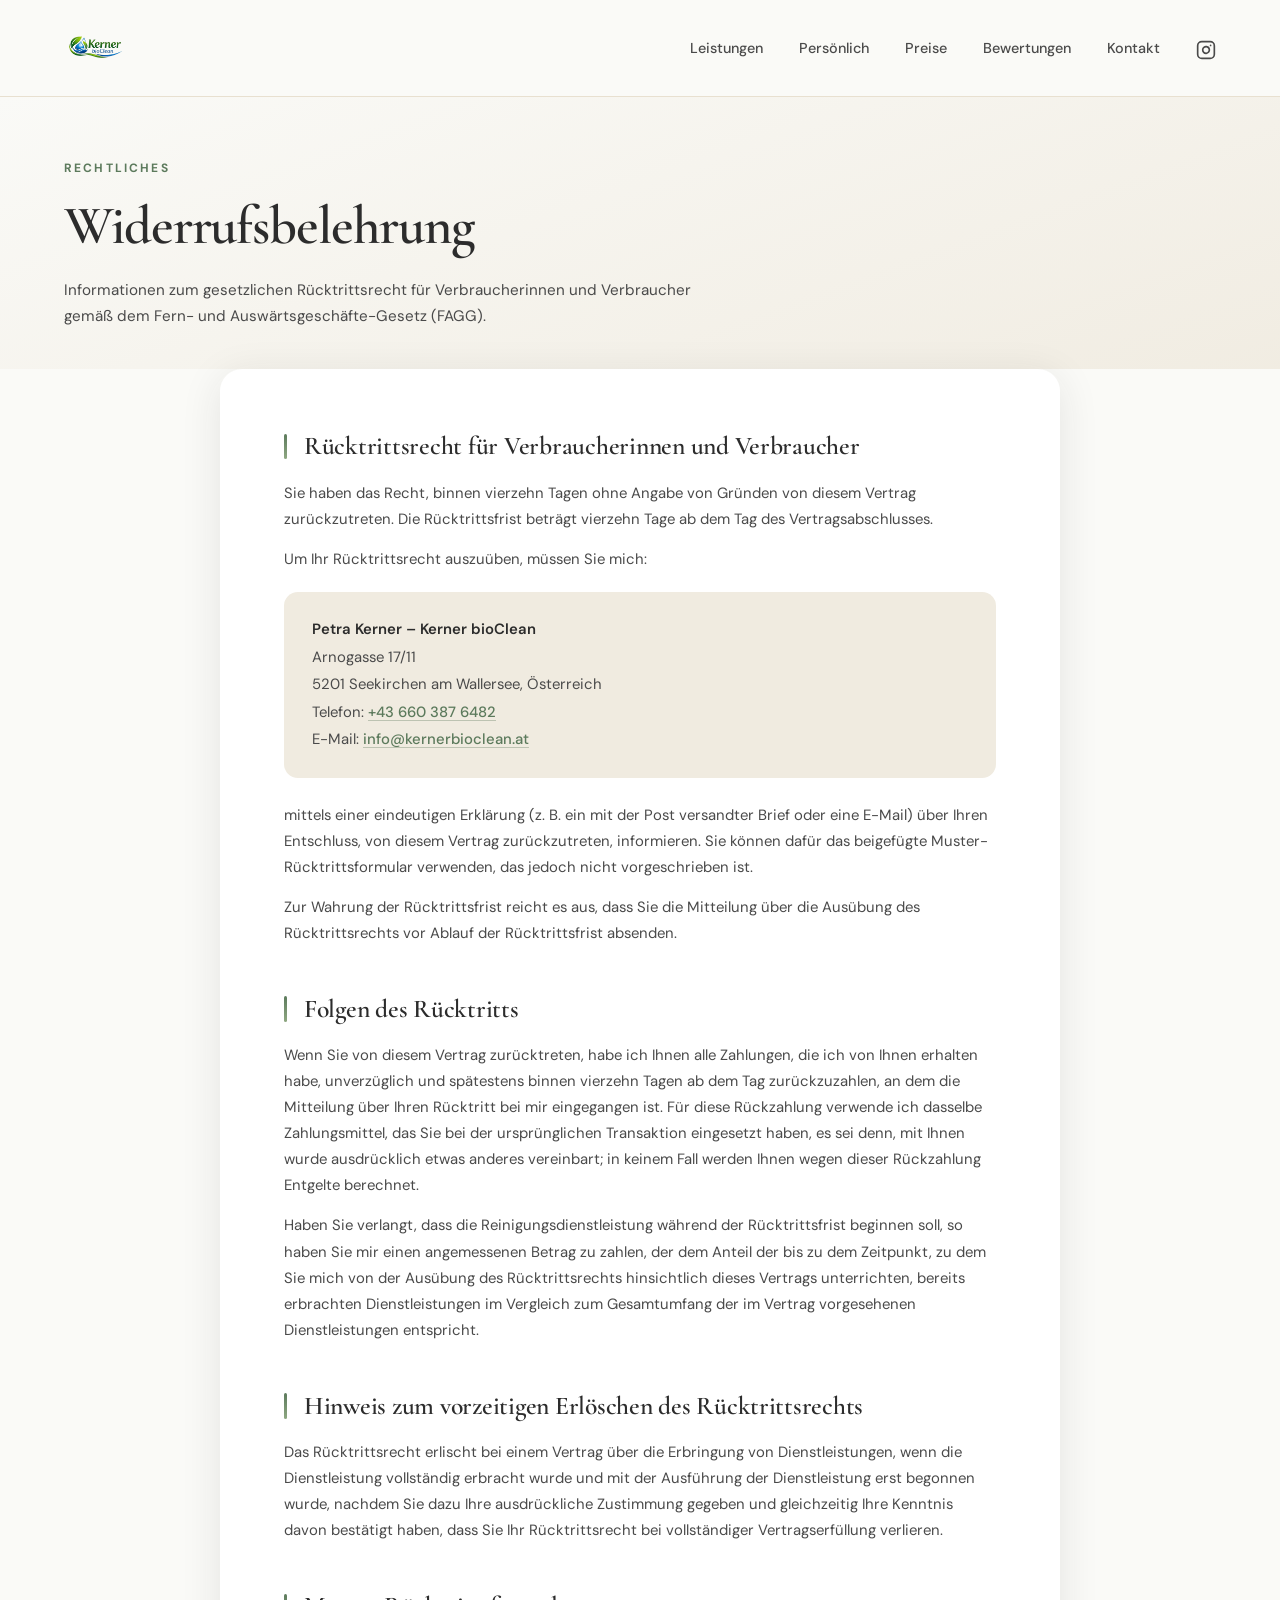
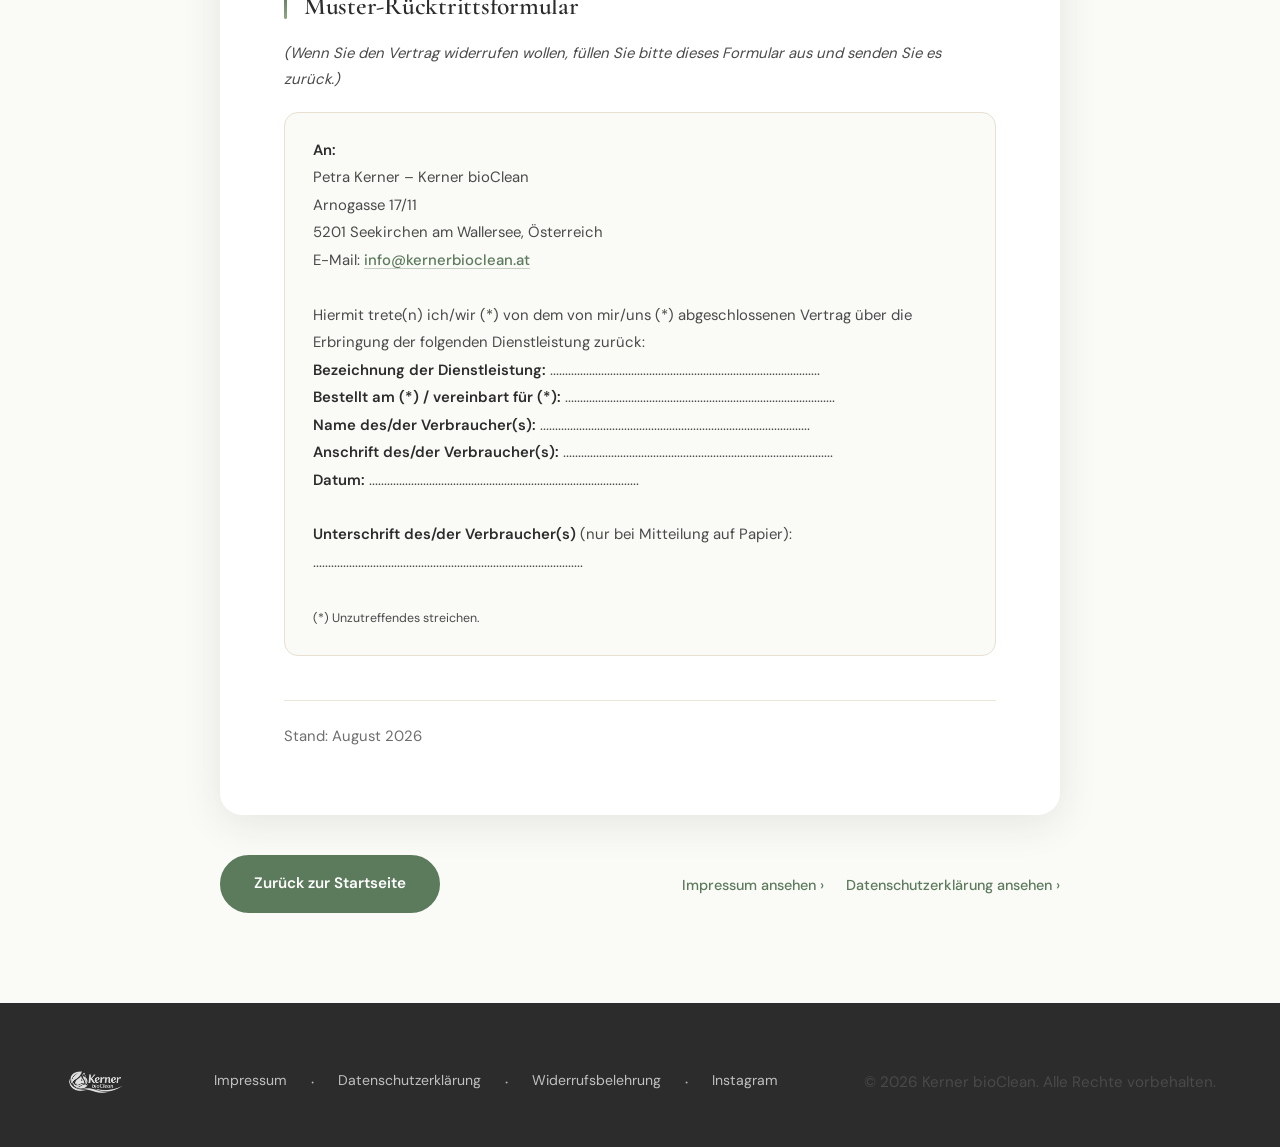
==== widerruf/index.html @ 1260da0f "Add files via upload" ====
<!DOCTYPE html>
<html lang="de">

<head>
  <meta charset="UTF-8">
  <meta name="viewport" content="width=device-width, initial-scale=1.0">
  <title>Widerrufsbelehrung | Kerner bioClean</title>
  <link rel="icon" type="image/png" href="../Logo-ohneText.png" sizes="192x192">
  <link rel="apple-touch-icon" href="../Logo-ohneText.png">
  <meta name="description"
    content="Widerrufsbelehrung und Muster-Widerrufsformular nach dem Fern- und Auswärtsgeschäfte-Gesetz (FAGG) – Kerner bioClean, Petra Kerner.">
  <meta name="robots" content="noindex, follow">
  <meta name="referrer" content="strict-origin-when-cross-origin">
  <link rel="stylesheet" href="../style.css">
</head>

<body class="legal-page">
  <a href="#hauptinhalt" class="skip-link">Zum Hauptinhalt springen</a>

  <!-- ======================== NAVIGATION ======================== -->
  <nav class="navbar" id="navbar">
    <div class="container">
      <a href="../" class="logo"><img src="../Logo.png" alt="Kerner bioClean" class="logo-img"></a>
      <ul class="nav-links" id="navLinks">
        <li><a href="../index.html#leistungen">Leistungen</a></li>
        <li><a href="../index.html#persoenlich">Persönlich</a></li>
        <li><a href="../index.html#preise">Preise</a></li>
        <li><a href="../index.html#bewertungen">Bewertungen</a></li>
        <li><a href="../index.html#kontakt">Kontakt</a></li>
        <li><a href="https://www.instagram.com/kernerbiocleanseekirchen/" target="_blank" rel="noopener"
            aria-label="Instagram">
            <svg width="20" height="20" viewBox="0 0 24 24" fill="none" stroke="currentColor" stroke-width="2"
              stroke-linecap="round" stroke-linejoin="round">
              <rect x="2" y="2" width="20" height="20" rx="5" ry="5" />
              <path d="M16 11.37A4 4 0 1 1 12.63 8 4 4 0 0 1 16 11.37z" />
              <line x1="17.5" y1="6.5" x2="17.51" y2="6.5" />
            </svg>
          </a></li>
      </ul>
      <button class="menu-toggle" id="menuToggle" aria-label="Menü öffnen" aria-expanded="false" aria-controls="navLinks">
        <span></span><span></span><span></span>
      </button>
    </div>
  </nav>

  <!-- ======================== SEITENKOPF ======================== -->
  <header class="legal-hero">
    <div class="container">
      <span class="section-label">Rechtliches</span>
      <h1>Widerrufsbelehrung</h1>
      <p class="legal-intro">Informationen zum gesetzlichen Rücktrittsrecht für Verbraucherinnen und Verbraucher gemäß dem Fern- und Auswärtsgeschäfte-Gesetz (FAGG).</p>
    </div>
  </header>

  <!-- ======================== INHALT ======================== -->
  <main class="legal-wrapper" id="hauptinhalt">
    <div class="container">
      <article class="legal-sheet">
        <h2>Rücktrittsrecht für Verbraucherinnen und Verbraucher</h2>
        <p>Sie haben das Recht, binnen vierzehn Tagen ohne Angabe von Gründen von diesem Vertrag zurückzutreten. Die Rücktrittsfrist beträgt vierzehn Tage ab dem Tag des Vertragsabschlusses.</p>
        <p>Um Ihr Rücktrittsrecht auszuüben, müssen Sie mich:</p>
        
        <div class="legal-card">
          <p><strong>Petra Kerner – Kerner bioClean</strong><br>
            Arnogasse 17/11<br>
            5201 Seekirchen am Wallersee, Österreich<br>
            Telefon: <a href="tel:+436603876482">+43 660 387 6482</a><br>
            E-Mail: <a href="mailto:info@kernerbioclean.at">info@kernerbioclean.at</a></p>
        </div>

        <p>mittels einer eindeutigen Erklärung (z.&nbsp;B. ein mit der Post versandter Brief oder eine E-Mail) über Ihren Entschluss, von diesem Vertrag zurückzutreten, informieren. Sie können dafür das beigefügte Muster-Rücktrittsformular verwenden, das jedoch nicht vorgeschrieben ist.</p>
        <p>Zur Wahrung der Rücktrittsfrist reicht es aus, dass Sie die Mitteilung über die Ausübung des Rücktrittsrechts vor Ablauf der Rücktrittsfrist absenden.</p>

        <h2>Folgen des Rücktritts</h2>
        <p>Wenn Sie von diesem Vertrag zurücktreten, habe ich Ihnen alle Zahlungen, die ich von Ihnen erhalten habe, unverzüglich und spätestens binnen vierzehn Tagen ab dem Tag zurückzuzahlen, an dem die Mitteilung über Ihren Rücktritt bei mir eingegangen ist. Für diese Rückzahlung verwende ich dasselbe Zahlungsmittel, das Sie bei der ursprünglichen Transaktion eingesetzt haben, es sei denn, mit Ihnen wurde ausdrücklich etwas anderes vereinbart; in keinem Fall werden Ihnen wegen dieser Rückzahlung Entgelte berechnet.</p>
        <p>Haben Sie verlangt, dass die Reinigungsdienstleistung während der Rücktrittsfrist beginnen soll, so haben Sie mir einen angemessenen Betrag zu zahlen, der dem Anteil der bis zu dem Zeitpunkt, zu dem Sie mich von der Ausübung des Rücktrittsrechts hinsichtlich dieses Vertrags unterrichten, bereits erbrachten Dienstleistungen im Vergleich zum Gesamtumfang der im Vertrag vorgesehenen Dienstleistungen entspricht.</p>

        <h2>Hinweis zum vorzeitigen Erlöschen des Rücktrittsrechts</h2>
        <p>Das Rücktrittsrecht erlischt bei einem Vertrag über die Erbringung von Dienstleistungen, wenn die Dienstleistung vollständig erbracht wurde und mit der Ausführung der Dienstleistung erst begonnen wurde, nachdem Sie dazu Ihre ausdrückliche Zustimmung gegeben und gleichzeitig Ihre Kenntnis davon bestätigt haben, dass Sie Ihr Rücktrittsrecht bei vollständiger Vertragserfüllung verlieren.</p>

        <h2>Muster-Rücktrittsformular</h2>
        <p><em>(Wenn Sie den Vertrag widerrufen wollen, füllen Sie bitte dieses Formular aus und senden Sie es zurück.)</em></p>
        
        <div class="legal-card" style="background: var(--bg); border: 1px solid var(--sand);">
          <p><strong>An:</strong><br>
          Petra Kerner – Kerner bioClean<br>
          Arnogasse 17/11<br>
          5201 Seekirchen am Wallersee, Österreich<br>
          E-Mail: <a href="mailto:info@kernerbioclean.at">info@kernerbioclean.at</a></p>
          <br>
          <p>Hiermit trete(n) ich/wir (*) von dem von mir/uns (*) abgeschlossenen Vertrag über die Erbringung der folgenden Dienstleistung zurück:</p>
          <p><strong>Bezeichnung der Dienstleistung:</strong> ..........................................................................................</p>
          <p><strong>Bestellt am (*) / vereinbart für (*):</strong> ..........................................................................................</p>
          <p><strong>Name des/der Verbraucher(s):</strong> ..........................................................................................</p>
          <p><strong>Anschrift des/der Verbraucher(s):</strong> ..........................................................................................</p>
          <p><strong>Datum:</strong> ..........................................................................................</p>
          <br>
          <p><strong>Unterschrift des/der Verbraucher(s)</strong> (nur bei Mitteilung auf Papier): ..........................................................................................</p>
          <br>
          <p><small>(*) Unzutreffendes streichen.</small></p>
        </div>

        <p class="legal-updated">Stand: August 2026</p>
      </article>

      <div class="legal-footer-nav">
        <a href="../" class="btn btn-primary">Zurück zur Startseite</a>
        <div>
          <a href="../impressum/" class="legal-crosslink" style="margin-right: 18px;">Impressum ansehen &rsaquo;</a>
          <a href="../datenschutz/" class="legal-crosslink">Datenschutzerklärung ansehen &rsaquo;</a>
        </div>
      </div>
    </div>
  </main>

  <!-- ======================== FOOTER ======================== -->
  <footer class="footer">
    <div class="container">
      <div class="footer-content">
        <div class="footer-brand">
          <a href="../" class="logo"><img src="../Logo.png" alt="Kerner bioClean" class="logo-img footer-logo-img"></a>
        </div>
        <div class="footer-links">
          <a href="../impressum/">Impressum</a>
          <span class="footer-divider">·</span>
          <a href="../datenschutz/">Datenschutzerklärung</a>
          <span class="footer-divider">·</span>
          <a href="../widerruf/">Widerrufsbelehrung</a>
          <span class="footer-divider">·</span>
          <a href="https://www.instagram.com/kernerbiocleanseekirchen/" target="_blank" rel="noopener">Instagram</a>
        </div>
        <p class="footer-copy">&copy; 2026 Kerner bioClean. Alle Rechte vorbehalten.</p>
      </div>
    </div>
  </footer>

  <script src="../script.js"></script>
</body>

</html>
---- style.css ----
/* latin-ext */
@font-face {
  font-family: 'Cormorant Garamond';
  font-style: italic;
  font-weight: 400;
  font-display: swap;
  src: url('fonts/cormorant-garamond-italic-400-latin-ext.woff2') format('woff2');
  unicode-range: U+0100-02BA, U+02BD-02C5, U+02C7-02CC, U+02CE-02D7, U+02DD-02FF, U+0304, U+0308, U+0329, U+1D00-1DBF, U+1E00-1E9F, U+1EF2-1EFF, U+2020, U+20A0-20AB, U+20AD-20C0, U+2113, U+2C60-2C7F, U+A720-A7FF;
}

/* latin */
@font-face {
  font-family: 'Cormorant Garamond';
  font-style: italic;
  font-weight: 400;
  font-display: swap;
  src: url('fonts/cormorant-garamond-italic-400-latin.woff2') format('woff2');
  unicode-range: U+0000-00FF, U+0131, U+0152-0153, U+02BB-02BC, U+02C6, U+02DA, U+02DC, U+0304, U+0308, U+0329, U+2000-206F, U+20AC, U+2122, U+2191, U+2193, U+2212, U+2215, U+FEFF, U+FFFD;
}

/* latin-ext */
@font-face {
  font-family: 'Cormorant Garamond';
  font-style: italic;
  font-weight: 600;
  font-display: swap;
  src: url('fonts/cormorant-garamond-italic-600-latin-ext.woff2') format('woff2');
  unicode-range: U+0100-02BA, U+02BD-02C5, U+02C7-02CC, U+02CE-02D7, U+02DD-02FF, U+0304, U+0308, U+0329, U+1D00-1DBF, U+1E00-1E9F, U+1EF2-1EFF, U+2020, U+20A0-20AB, U+20AD-20C0, U+2113, U+2C60-2C7F, U+A720-A7FF;
}

/* latin */
@font-face {
  font-family: 'Cormorant Garamond';
  font-style: italic;
  font-weight: 600;
  font-display: swap;
  src: url('fonts/cormorant-garamond-italic-600-latin.woff2') format('woff2');
  unicode-range: U+0000-00FF, U+0131, U+0152-0153, U+02BB-02BC, U+02C6, U+02DA, U+02DC, U+0304, U+0308, U+0329, U+2000-206F, U+20AC, U+2122, U+2191, U+2193, U+2212, U+2215, U+FEFF, U+FFFD;
}

/* latin-ext */
@font-face {
  font-family: 'Cormorant Garamond';
  font-style: normal;
  font-weight: 400;
  font-display: swap;
  src: url('fonts/cormorant-garamond-normal-400-latin-ext.woff2') format('woff2');
  unicode-range: U+0100-02BA, U+02BD-02C5, U+02C7-02CC, U+02CE-02D7, U+02DD-02FF, U+0304, U+0308, U+0329, U+1D00-1DBF, U+1E00-1E9F, U+1EF2-1EFF, U+2020, U+20A0-20AB, U+20AD-20C0, U+2113, U+2C60-2C7F, U+A720-A7FF;
}

/* latin */
@font-face {
  font-family: 'Cormorant Garamond';
  font-style: normal;
  font-weight: 400;
  font-display: swap;
  src: url('fonts/cormorant-garamond-normal-400-latin.woff2') format('woff2');
  unicode-range: U+0000-00FF, U+0131, U+0152-0153, U+02BB-02BC, U+02C6, U+02DA, U+02DC, U+0304, U+0308, U+0329, U+2000-206F, U+20AC, U+2122, U+2191, U+2193, U+2212, U+2215, U+FEFF, U+FFFD;
}

/* latin-ext */
@font-face {
  font-family: 'Cormorant Garamond';
  font-style: normal;
  font-weight: 600;
  font-display: swap;
  src: url('fonts/cormorant-garamond-normal-600-latin-ext.woff2') format('woff2');
  unicode-range: U+0100-02BA, U+02BD-02C5, U+02C7-02CC, U+02CE-02D7, U+02DD-02FF, U+0304, U+0308, U+0329, U+1D00-1DBF, U+1E00-1E9F, U+1EF2-1EFF, U+2020, U+20A0-20AB, U+20AD-20C0, U+2113, U+2C60-2C7F, U+A720-A7FF;
}

/* latin */
@font-face {
  font-family: 'Cormorant Garamond';
  font-style: normal;
  font-weight: 600;
  font-display: swap;
  src: url('fonts/cormorant-garamond-normal-600-latin.woff2') format('woff2');
  unicode-range: U+0000-00FF, U+0131, U+0152-0153, U+02BB-02BC, U+02C6, U+02DA, U+02DC, U+0304, U+0308, U+0329, U+2000-206F, U+20AC, U+2122, U+2191, U+2193, U+2212, U+2215, U+FEFF, U+FFFD;
}

/* latin-ext */
@font-face {
  font-family: 'Cormorant Garamond';
  font-style: normal;
  font-weight: 700;
  font-display: swap;
  src: url('fonts/cormorant-garamond-normal-700-latin-ext.woff2') format('woff2');
  unicode-range: U+0100-02BA, U+02BD-02C5, U+02C7-02CC, U+02CE-02D7, U+02DD-02FF, U+0304, U+0308, U+0329, U+1D00-1DBF, U+1E00-1E9F, U+1EF2-1EFF, U+2020, U+20A0-20AB, U+20AD-20C0, U+2113, U+2C60-2C7F, U+A720-A7FF;
}

/* latin */
@font-face {
  font-family: 'Cormorant Garamond';
  font-style: normal;
  font-weight: 700;
  font-display: swap;
  src: url('fonts/cormorant-garamond-normal-700-latin.woff2') format('woff2');
  unicode-range: U+0000-00FF, U+0131, U+0152-0153, U+02BB-02BC, U+02C6, U+02DA, U+02DC, U+0304, U+0308, U+0329, U+2000-206F, U+20AC, U+2122, U+2191, U+2193, U+2212, U+2215, U+FEFF, U+FFFD;
}

/* latin-ext */
@font-face {
  font-family: 'DM Sans';
  font-style: normal;
  font-weight: 400;
  font-display: swap;
  src: url('fonts/dm-sans-normal-400-latin-ext.woff2') format('woff2');
  unicode-range: U+0100-02BA, U+02BD-02C5, U+02C7-02CC, U+02CE-02D7, U+02DD-02FF, U+0304, U+0308, U+0329, U+1D00-1DBF, U+1E00-1E9F, U+1EF2-1EFF, U+2020, U+20A0-20AB, U+20AD-20C0, U+2113, U+2C60-2C7F, U+A720-A7FF;
}

/* latin */
@font-face {
  font-family: 'DM Sans';
  font-style: normal;
  font-weight: 400;
  font-display: swap;
  src: url('fonts/dm-sans-normal-400-latin.woff2') format('woff2');
  unicode-range: U+0000-00FF, U+0131, U+0152-0153, U+02BB-02BC, U+02C6, U+02DA, U+02DC, U+0304, U+0308, U+0329, U+2000-206F, U+20AC, U+2122, U+2191, U+2193, U+2212, U+2215, U+FEFF, U+FFFD;
}

/* latin-ext */
@font-face {
  font-family: 'DM Sans';
  font-style: normal;
  font-weight: 500;
  font-display: swap;
  src: url('fonts/dm-sans-normal-500-latin-ext.woff2') format('woff2');
  unicode-range: U+0100-02BA, U+02BD-02C5, U+02C7-02CC, U+02CE-02D7, U+02DD-02FF, U+0304, U+0308, U+0329, U+1D00-1DBF, U+1E00-1E9F, U+1EF2-1EFF, U+2020, U+20A0-20AB, U+20AD-20C0, U+2113, U+2C60-2C7F, U+A720-A7FF;
}

/* latin */
@font-face {
  font-family: 'DM Sans';
  font-style: normal;
  font-weight: 500;
  font-display: swap;
  src: url('fonts/dm-sans-normal-500-latin.woff2') format('woff2');
  unicode-range: U+0000-00FF, U+0131, U+0152-0153, U+02BB-02BC, U+02C6, U+02DA, U+02DC, U+0304, U+0308, U+0329, U+2000-206F, U+20AC, U+2122, U+2191, U+2193, U+2212, U+2215, U+FEFF, U+FFFD;
}

/* latin-ext */
@font-face {
  font-family: 'DM Sans';
  font-style: normal;
  font-weight: 600;
  font-display: swap;
  src: url('fonts/dm-sans-normal-600-latin-ext.woff2') format('woff2');
  unicode-range: U+0100-02BA, U+02BD-02C5, U+02C7-02CC, U+02CE-02D7, U+02DD-02FF, U+0304, U+0308, U+0329, U+1D00-1DBF, U+1E00-1E9F, U+1EF2-1EFF, U+2020, U+20A0-20AB, U+20AD-20C0, U+2113, U+2C60-2C7F, U+A720-A7FF;
}

/* latin */
@font-face {
  font-family: 'DM Sans';
  font-style: normal;
  font-weight: 600;
  font-display: swap;
  src: url('fonts/dm-sans-normal-600-latin.woff2') format('woff2');
  unicode-range: U+0000-00FF, U+0131, U+0152-0153, U+02BB-02BC, U+02C6, U+02DA, U+02DC, U+0304, U+0308, U+0329, U+2000-206F, U+20AC, U+2122, U+2191, U+2193, U+2212, U+2215, U+FEFF, U+FFFD;
}

/* latin-ext */
@font-face {
  font-family: 'DM Sans';
  font-style: normal;
  font-weight: 700;
  font-display: swap;
  src: url('fonts/dm-sans-normal-700-latin-ext.woff2') format('woff2');
  unicode-range: U+0100-02BA, U+02BD-02C5, U+02C7-02CC, U+02CE-02D7, U+02DD-02FF, U+0304, U+0308, U+0329, U+1D00-1DBF, U+1E00-1E9F, U+1EF2-1EFF, U+2020, U+20A0-20AB, U+20AD-20C0, U+2113, U+2C60-2C7F, U+A720-A7FF;
}

/* latin */
@font-face {
  font-family: 'DM Sans';
  font-style: normal;
  font-weight: 700;
  font-display: swap;
  src: url('fonts/dm-sans-normal-700-latin.woff2') format('woff2');
  unicode-range: U+0000-00FF, U+0131, U+0152-0153, U+02BB-02BC, U+02C6, U+02DA, U+02DC, U+0304, U+0308, U+0329, U+2000-206F, U+20AC, U+2122, U+2191, U+2193, U+2212, U+2215, U+FEFF, U+FFFD;
}

/* ============================================================
   Kerner bioClean – Premium Cleaning Service Website
   Design System & Styles
   ============================================================ */

/* --- CSS Custom Properties --- */
:root {
    --primary: #5C7A5C;
    --primary-dark: #4A654A;
    --accent: #8FA882;
    --accent-light: #a8bf9e;
    --bg: #FAFAF7;
    --sand: #E8E0D0;
    --sand-light: #f0ebe0;
    --dark: #2C2C2C;
    --dark-soft: #4a4a4a;
    --white: #ffffff;
    --shadow-sm: 0 2px 8px rgba(44, 44, 44, 0.06);
    --shadow-md: 0 4px 20px rgba(44, 44, 44, 0.08);
    --shadow-lg: 0 8px 40px rgba(44, 44, 44, 0.10);
    --shadow-xl: 0 12px 48px rgba(44, 44, 44, 0.14);
    --radius-sm: 8px;
    --radius-md: 14px;
    --radius-lg: 22px;
    --radius-xl: 32px;
    --transition: 0.35s cubic-bezier(0.4, 0, 0.2, 1);
    --transition-slow: 0.6s cubic-bezier(0.4, 0, 0.2, 1);
}

/* --- Reset & Base --- */
*,
*::before,
*::after {
    box-sizing: border-box;
    margin: 0;
    padding: 0;
}

html {
    scroll-behavior: smooth;
    font-size: 16px;
    -webkit-font-smoothing: antialiased;
    -moz-osx-font-smoothing: grayscale;
    overflow-x: hidden;
}

body {
    font-family: 'DM Sans', sans-serif;
    background-color: var(--bg);
    color: var(--dark);
    line-height: 1.7;
    overflow-x: hidden;
}

img {
    max-width: 100%;
    height: auto;
    display: block;
}

a {
    text-decoration: none;
    color: inherit;
    transition: color var(--transition);
}

ul {
    list-style: none;
}

/* --- Typography --- */
h1,
h2,
h3,
h4 {
    font-family: 'Cormorant Garamond', serif;
    font-weight: 600;
    line-height: 1.2;
    color: var(--dark);
}

h1 {
    font-size: clamp(2.4rem, 5vw, 4rem);
    letter-spacing: -0.02em;
}

h2 {
    font-size: clamp(1.8rem, 3.5vw, 2.8rem);
    letter-spacing: -0.01em;
}

h3 {
    font-size: clamp(1.2rem, 2vw, 1.5rem);
}

h4 {
    font-size: 1.1rem;
}

p {
    font-size: clamp(0.95rem, 1.1vw, 1.08rem);
    color: var(--dark-soft);
    max-width: 640px;
}

.section-label {
    font-family: 'DM Sans', sans-serif;
    font-size: 0.75rem;
    font-weight: 700;
    text-transform: uppercase;
    letter-spacing: 0.18em;
    color: var(--primary);
    margin-bottom: 1rem;
    display: inline-block;
}

/* --- Layout --- */
.container {
    width: 100%;
    max-width: 1200px;
    margin: 0 auto;
    padding: 0 24px;
    box-sizing: border-box;
}

section {
    padding: 100px 0;
}

/* --- Buttons --- */
.btn {
    display: inline-flex;
    align-items: center;
    gap: 8px;
    font-family: 'DM Sans', sans-serif;
    font-size: 0.95rem;
    font-weight: 600;
    padding: 14px 32px;
    border-radius: 50px;
    border: 2px solid transparent;
    cursor: pointer;
    transition: all var(--transition);
    white-space: nowrap;
}

.btn-primary {
    background-color: var(--primary);
    color: var(--white);
    border-color: var(--primary);
}

.btn-primary:hover {
    background-color: var(--primary-dark);
    border-color: var(--primary-dark);
    transform: translateY(-2px);
    box-shadow: 0 6px 24px rgba(92, 122, 92, 0.35);
}

.btn-outline {
    background-color: transparent;
    color: var(--primary);
    border-color: var(--primary);
}

.btn-outline:hover {
    background-color: var(--primary);
    color: var(--white);
    transform: translateY(-2px);
}

.btn-white {
    background-color: var(--white);
    color: var(--primary);
    border-color: var(--white);
}

.btn-white:hover {
    background-color: var(--sand-light);
    transform: translateY(-2px);
    box-shadow: var(--shadow-md);
}

/* --- Scroll Animations --- */
.reveal {
    opacity: 0;
    transform: translateY(40px);
    transition: opacity 0.8s cubic-bezier(0.4, 0, 0.2, 1),
        transform 0.8s cubic-bezier(0.4, 0, 0.2, 1);
}

.reveal.visible {
    opacity: 1;
    transform: translateY(0);
}

/* stagger children */
.stagger>.reveal:nth-child(1) {
    transition-delay: 0s;
}

.stagger>.reveal:nth-child(2) {
    transition-delay: 0.1s;
}

.stagger>.reveal:nth-child(3) {
    transition-delay: 0.2s;
}

.stagger>.reveal:nth-child(4) {
    transition-delay: 0.3s;
}

.stagger>.reveal:nth-child(5) {
    transition-delay: 0.4s;
}

.stagger>.reveal:nth-child(6) {
    transition-delay: 0.5s;
}

.stagger>.reveal:nth-child(7) {
    transition-delay: 0.6s;
}

.stagger>.reveal:nth-child(8) {
    transition-delay: 0.7s;
}

.stagger>.reveal:nth-child(9) {
    transition-delay: 0.8s;
}

.stagger>.reveal:nth-child(10) {
    transition-delay: 0.9s;
}

/* ============================================================
   NAVIGATION
   ============================================================ */
.navbar {
    position: fixed;
    top: 0;
    left: 0;
    width: 100%;
    z-index: 1000;
    padding: 20px 0;
    transition: all var(--transition);
}

.navbar.scrolled {
    padding: 12px 0;
    background: rgba(250, 250, 247, 0.75);
    backdrop-filter: blur(18px) saturate(180%);
    -webkit-backdrop-filter: blur(18px) saturate(180%);
    border-bottom: 1px solid rgba(232, 224, 208, 0.5);
    box-shadow: var(--shadow-sm);
}

.navbar .container {
    display: flex;
    align-items: center;
    justify-content: space-between;
}

.logo {
    font-family: 'Cormorant Garamond', serif;
    font-size: 1.6rem;
    font-weight: 700;
    color: var(--primary);
    letter-spacing: -0.02em;
}

.logo span {
    font-weight: 400;
    color: var(--dark);
}

.logo-img {
    height: 85px;
    width: auto;
    display: block;
    transition: opacity var(--transition);
}

.logo-img:hover {
    opacity: 0.85;
}

.footer-logo-img {
    height: 64px;
    filter: brightness(0) invert(1);
    opacity: 0.85;
}

.nav-links a svg {
    vertical-align: middle;
}

.nav-links {
    display: flex;
    align-items: center;
    gap: 36px;
}

.nav-links a {
    font-size: 0.9rem;
    font-weight: 500;
    color: var(--dark-soft);
    position: relative;
    padding: 4px 0;
}

.nav-links a::after {
    content: '';
    position: absolute;
    left: 0;
    bottom: 0;
    width: 0;
    height: 2px;
    background-color: var(--primary);
    transition: width var(--transition);
}

.nav-links a:hover {
    color: var(--primary);
}

.nav-links a:hover::after {
    width: 100%;
}

/* Mobile menu toggle */
.menu-toggle {
    display: none;
    flex-direction: column;
    gap: 5px;
    cursor: pointer;
    background: none;
    border: none;
    padding: 4px;
    z-index: 1100;
}

.menu-toggle span {
    display: block;
    width: 26px;
    height: 2px;
    background-color: var(--dark);
    border-radius: 2px;
    transition: all var(--transition);
}

.menu-toggle.active span:nth-child(1) {
    transform: rotate(45deg) translate(5px, 5px);
}

.menu-toggle.active span:nth-child(2) {
    opacity: 0;
}

.menu-toggle.active span:nth-child(3) {
    transform: rotate(-45deg) translate(5px, -5px);
}

/* ============================================================
   HERO
   ============================================================ */
.hero {
    position: relative;
    min-height: 100vh;
    display: flex;
    align-items: center;
    overflow: hidden;
    background: linear-gradient(160deg, var(--bg) 0%, var(--sand-light) 100%);
}

.hero::before {
    content: '';
    position: absolute;
    inset: 0;
    background: url('Hintergrund-Image.jpeg') center/cover no-repeat;
    opacity: 0.25;
}

.hero .container {
    position: relative;
    z-index: 2;
    padding-top: 60px;
    padding-bottom: 80px;
}

.hero-content {
    max-width: 680px;
}

.hero-content h1 {
    margin-bottom: 24px;
    font-weight: 700;
}

.hero-content h1 em {
    font-style: normal;
    color: var(--primary);
}

.hero-content p {
    font-size: clamp(1.05rem, 1.3vw, 1.2rem);
    margin-bottom: 40px;
    line-height: 1.8;
}

.hero-buttons {
    display: flex;
    gap: 16px;
    flex-wrap: wrap;
}

/* Decorative floating shapes */
.hero-decoration {
    position: absolute;
    right: 5%;
    top: 50%;
    transform: translateY(-50%);
    width: 420px;
    height: 420px;
    z-index: 1;
}

.hero-circle {
    position: absolute;
    border-radius: 50%;
    opacity: 0.15;
}

.hero-circle:nth-child(1) {
    width: 300px;
    height: 300px;
    background: var(--primary);
    top: 0;
    right: 0;
    animation: float 8s ease-in-out infinite;
}

.hero-circle:nth-child(2) {
    width: 200px;
    height: 200px;
    background: var(--accent);
    bottom: 0;
    left: 0;
    animation: float 10s ease-in-out infinite reverse;
}

.hero-circle:nth-child(3) {
    width: 120px;
    height: 120px;
    background: var(--sand);
    top: 50%;
    left: 40%;
    animation: float 6s ease-in-out infinite 1s;
}

@keyframes float {

    0%,
    100% {
        transform: translateY(0) scale(1);
    }

    50% {
        transform: translateY(-20px) scale(1.05);
    }
}

/* ============================================================
   PHILOSOPHY
   ============================================================ */
#philosophie {
    background-color: var(--white);
    position: relative;
}

.philosophy-content {
    text-align: center;
    max-width: 700px;
    margin: 0 auto 60px;
}

.philosophy-content h2 {
    margin-bottom: 20px;
}

.philosophy-content p {
    margin: 0 auto;
}

.philosophy-features {
    display: grid;
    grid-template-columns: repeat(3, 1fr);
    gap: 40px;
}

.philosophy-feature {
    text-align: center;
    padding: 40px 24px;
    border-radius: var(--radius-lg);
    background: var(--bg);
    transition: all var(--transition);
}

.philosophy-feature:hover {
    transform: translateY(-4px);
    box-shadow: var(--shadow-md);
}

.philosophy-feature .icon-wrapper {
    width: 64px;
    height: 64px;
    border-radius: 50%;
    background: linear-gradient(135deg, var(--primary), var(--accent));
    display: flex;
    align-items: center;
    justify-content: center;
    margin: 0 auto 20px;
}

.philosophy-feature .icon-wrapper svg {
    width: 28px;
    height: 28px;
    stroke: var(--white);
    fill: none;
    stroke-width: 2;
    stroke-linecap: round;
    stroke-linejoin: round;
}

.philosophy-feature h3,
.philosophy-feature h4 {
    margin-bottom: 8px;
    font-family: 'DM Sans', sans-serif;
    font-weight: 600;
}

.philosophy-feature p {
    font-size: 0.9rem;
    margin: 0 auto;
}

/* ============================================================
   SERVICES
   ============================================================ */
#leistungen {
    background-color: var(--bg);
}

.services-header {
    text-align: center;
    max-width: 600px;
    margin: 0 auto 60px;
}

.services-header h2 {
    margin-bottom: 16px;
}

.services-grid {
    display: flex;
    flex-wrap: wrap;
    justify-content: center;
    gap: 24px;
}

.service-card {
    flex: 0 1 calc(25% - 18px);
    background: var(--white);
    padding: 36px 28px;
    border-radius: var(--radius-md);
    border: 1px solid rgba(232, 224, 208, 0.6);
    transition: all var(--transition);
    position: relative;
    overflow: hidden;
}

.service-card::before {
    content: '';
    position: absolute;
    top: 0;
    left: 0;
    width: 100%;
    height: 3px;
    background: linear-gradient(90deg, var(--primary), var(--accent));
    opacity: 0;
    transition: opacity var(--transition);
}

.service-card:hover {
    transform: translateY(-6px);
    box-shadow: var(--shadow-lg);
    border-color: transparent;
}

.service-card:hover::before {
    opacity: 1;
}

.service-card .icon-wrapper {
    width: 52px;
    height: 52px;
    border-radius: var(--radius-sm);
    background: var(--bg);
    display: flex;
    align-items: center;
    justify-content: center;
    margin-bottom: 20px;
    transition: background var(--transition);
}

.service-card:hover .icon-wrapper {
    background: linear-gradient(135deg, var(--primary), var(--accent));
}

.service-card .icon-wrapper svg {
    width: 24px;
    height: 24px;
    stroke: var(--primary);
    fill: none;
    stroke-width: 2;
    stroke-linecap: round;
    stroke-linejoin: round;
    transition: stroke var(--transition);
}

.service-card:hover .icon-wrapper svg {
    stroke: var(--white);
}

.service-card h3 {
    font-family: 'DM Sans', sans-serif;
    font-size: 1.1rem;
    font-weight: 600;
    margin-bottom: 8px;
}

.service-card p {
    font-size: 0.88rem;
    line-height: 1.6;
}

/* ============================================================
   TRUST
   ============================================================ */
#vertrauen {
    background: linear-gradient(135deg, var(--primary) 0%, var(--primary-dark) 100%);
    color: var(--white);
}

.trust-content {
    text-align: center;
}

.trust-content h2 {
    color: var(--white);
    margin-bottom: 48px;
}

.trust-list {
    display: flex;
    flex-wrap: wrap;
    justify-content: center;
    gap: 20px 40px;
}

.trust-item {
    display: flex;
    align-items: center;
    gap: 12px;
    font-size: 1.05rem;
    font-weight: 500;
    color: rgba(255, 255, 255, 0.95);
}

.trust-item svg {
    width: 24px;
    height: 24px;
    stroke: var(--accent-light);
    fill: none;
    stroke-width: 2.5;
    flex-shrink: 0;
}

/* ============================================================
   REVIEWS
   ============================================================ */
#bewertungen {
    background: var(--bg);
}

.reviews-header {
    text-align: center;
    max-width: 600px;
    margin: 0 auto 60px;
}

.reviews-header h2 {
    margin-bottom: 16px;
}

.reviews-grid {
    display: grid;
    grid-template-columns: repeat(3, 1fr);
    gap: 30px;
}

.review-card {
    background: var(--white);
    padding: 40px 30px;
    border-radius: var(--radius-md);
    border: 1px solid rgba(232, 224, 208, 0.6);
    transition: all var(--transition);
}

.review-card:hover {
    transform: translateY(-6px);
    box-shadow: var(--shadow-md);
    border-color: transparent;
}

.review-card .stars {
    color: #F5A623;
    font-size: 1.2rem;
    margin-bottom: 20px;
    letter-spacing: 2px;
}

.review-card p {
    font-style: italic;
    line-height: 1.7;
    margin-bottom: 20px;
    font-size: 0.95rem;
}

.review-card h3,
.review-card h4 {
    font-size: 1rem;
    font-family: 'DM Sans', sans-serif;
    color: var(--primary);
    font-weight: 600;
}

/* ============================================================
   REVIEWS
   ============================================================ */
#bewertungen {
    background: var(--bg);
}

.reviews-header {
    text-align: center;
    max-width: 600px;
    margin: 0 auto 60px;
}

.reviews-header h2 {
    margin-bottom: 16px;
}

.reviews-grid {
    display: grid;
    grid-template-columns: repeat(3, 1fr);
    gap: 30px;
}

.review-card {
    background: var(--white);
    padding: 40px 30px;
    border-radius: var(--radius-md);
    border: 1px solid rgba(232, 224, 208, 0.6);
    transition: all var(--transition);
}

.review-card:hover {
    transform: translateY(-6px);
    box-shadow: var(--shadow-md);
    border-color: transparent;
}

.review-card .stars {
    color: #F5A623;
    font-size: 1.2rem;
    margin-bottom: 20px;
    letter-spacing: 2px;
}

.review-card p {
    font-style: italic;
    line-height: 1.7;
    margin-bottom: 20px;
    font-size: 0.95rem;
}

.review-card h3,
.review-card h4 {
    font-size: 1rem;
    font-family: 'DM Sans', sans-serif;
    color: var(--primary);
    font-weight: 600;
}

/* ============================================================
   PRICING
   ============================================================ */
#preise {
    background: var(--white);
}

.pricing-card {
    max-width: 700px;
    margin: 0 auto;
    text-align: center;
    background: var(--bg);
    border-radius: var(--radius-xl);
    padding: 60px 48px;
    border: 1px solid var(--sand);
    position: relative;
    overflow: hidden;
}

.pricing-card::before {
    content: '';
    position: absolute;
    top: -60px;
    right: -60px;
    width: 160px;
    height: 160px;
    border-radius: 50%;
    background: var(--accent);
    opacity: 0.1;
}

.pricing-card h2 {
    margin-bottom: 20px;
}

.pricing-amount {
    font-family: 'Cormorant Garamond', serif;
    font-size: 3.2rem;
    font-weight: 700;
    color: var(--primary);
    margin: 24px 0 8px;
}

.pricing-amount span {
    font-size: 1.2rem;
    font-weight: 400;
    color: var(--dark-soft);
}

.pricing-card>p {
    margin: 0 auto 32px;
}

/* ============================================================
   PERSONAL / ABOUT
   ============================================================ */
#persoenlich {
    background: var(--bg);
}

.personal-grid {
    display: grid;
    grid-template-columns: 1fr 1.3fr;
    gap: 60px;
    align-items: center;
}

.personal-image {
    border-radius: var(--radius-xl);
    overflow: hidden;
    position: relative;
}

.personal-image img {
    width: 100%;
    height: 480px;
    object-fit: cover;
    object-position: top;
    border-radius: var(--radius-xl);
}

.personal-image::after {
    content: '';
    position: absolute;
    inset: 0;
    border-radius: var(--radius-xl);
    border: 1px solid rgba(232, 224, 208, 0.6);
}

.personal-text h2 {
    margin-bottom: 24px;
}

.personal-text p {
    font-size: 1.05rem;
    line-height: 1.9;
    margin-bottom: 32px;
}

.personal-text .signature {
    font-family: 'Cormorant Garamond', serif;
    font-size: 1.4rem;
    font-weight: 600;
    color: var(--primary);
    font-style: italic;
}

/* ============================================================
   PROCESS / STEPS
   ============================================================ */
#ablauf {
    background: var(--white);
}

.process-header {
    text-align: center;
    max-width: 600px;
    margin: 0 auto 60px;
}

.process-header h2 {
    margin-bottom: 16px;
}

.process-steps {
    display: grid;
    grid-template-columns: repeat(3, 1fr);
    gap: 40px;
    position: relative;
}

.process-steps::before {
    content: '';
    position: absolute;
    top: 42px;
    left: 16.6%;
    width: 66.6%;
    height: 2px;
    background: linear-gradient(90deg, var(--sand) 0%, var(--primary) 50%, var(--sand) 100%);
}

.process-step {
    text-align: center;
    position: relative;
    z-index: 1;
}

.step-number {
    width: 84px;
    height: 84px;
    border-radius: 50%;
    background: linear-gradient(135deg, var(--primary), var(--accent));
    display: flex;
    align-items: center;
    justify-content: center;
    margin: 0 auto 24px;
    font-family: 'Cormorant Garamond', serif;
    font-size: 1.8rem;
    font-weight: 700;
    color: var(--white);
    box-shadow: 0 8px 24px rgba(92, 122, 92, 0.3);
    line-height: 1;
}

.process-step h3 {
    font-family: 'DM Sans', sans-serif;
    font-weight: 600;
    margin-bottom: 8px;
}

.process-step p {
    font-size: 0.9rem;
    margin: 0 auto;
}

/* ============================================================
   CONTACT
   ============================================================ */
#kontakt {
    background: var(--bg);
    position: relative;
}

.contact-grid {
    display: grid;
    grid-template-columns: 1.2fr 1fr;
    gap: 60px;
    align-items: start;
}

.contact-form-wrapper {
    background: var(--white);
    padding: 48px;
    border-radius: var(--radius-xl);
    border: 1px solid rgba(232, 224, 208, 0.5);
    box-shadow: var(--shadow-md);
}

.contact-form-wrapper h2 {
    margin-bottom: 8px;
}

.contact-form-wrapper>p {
    margin-bottom: 32px;
}

.form-grid {
    display: grid;
    grid-template-columns: 1fr 1fr;
    gap: 16px;
}

.form-group {
    display: flex;
    flex-direction: column;
}

.form-group.full-width {
    grid-column: 1 / -1;
}

.form-group label {
    font-size: 0.82rem;
    font-weight: 600;
    margin-bottom: 6px;
    color: var(--dark);
}

.form-group input,
.form-group select,
.form-group textarea {
    font-family: 'DM Sans', sans-serif;
    font-size: 0.95rem;
    padding: 12px 16px;
    border: 1.5px solid var(--sand);
    border-radius: var(--radius-sm);
    background: var(--bg);
    color: var(--dark);
    transition: all var(--transition);
    outline: none;
}

.form-group input:focus,
.form-group select:focus,
.form-group textarea:focus {
    border-color: var(--primary);
    box-shadow: 0 0 0 3px rgba(92, 122, 92, 0.12);
}

.form-group textarea {
    resize: vertical;
    min-height: 120px;
}

.form-submit {
    margin-top: 24px;
}

/* --- Custom Date Picker --- */
.datepicker-wrapper {
    position: relative;
}

.datepicker-wrapper input {
    cursor: pointer;
    padding-right: 42px !important;
}

.datepicker-icon {
    position: absolute;
    right: 14px;
    top: 50%;
    transform: translateY(-50%);
    pointer-events: none;
    stroke: var(--dark-soft);
}

.datepicker-dropdown {
    display: none;
    position: absolute;
    top: calc(100% + 8px);
    left: 0;
    z-index: 500;
    background: var(--white);
    border-radius: var(--radius-md);
    box-shadow: var(--shadow-xl);
    border: 1px solid var(--sand);
    padding: 20px;
    width: 300px;
    animation: datepickerFadeIn 0.25s ease;
}

.datepicker-dropdown.open {
    display: block;
}

@keyframes datepickerFadeIn {
    from {
        opacity: 0;
        transform: translateY(-8px);
    }

    to {
        opacity: 1;
        transform: translateY(0);
    }
}

.datepicker-header {
    display: flex;
    align-items: center;
    justify-content: space-between;
    margin-bottom: 16px;
}

.datepicker-header .dp-month-year {
    font-family: 'Cormorant Garamond', serif;
    font-size: 1.15rem;
    font-weight: 600;
    color: var(--dark);
}

.datepicker-header button {
    background: none;
    border: 1.5px solid var(--sand);
    border-radius: 50%;
    width: 32px;
    height: 32px;
    display: flex;
    align-items: center;
    justify-content: center;
    cursor: pointer;
    color: var(--dark-soft);
    transition: all var(--transition);
    font-size: 0.9rem;
}

.datepicker-header button:hover {
    background: var(--primary);
    border-color: var(--primary);
    color: var(--white);
}

.datepicker-weekdays {
    display: grid;
    grid-template-columns: repeat(7, 1fr);
    gap: 2px;
    margin-bottom: 6px;
}

.datepicker-weekdays span {
    text-align: center;
    font-size: 0.72rem;
    font-weight: 700;
    text-transform: uppercase;
    letter-spacing: 0.05em;
    color: var(--dark-soft);
    padding: 4px 0;
}

.datepicker-days {
    display: grid;
    grid-template-columns: repeat(7, 1fr);
    gap: 2px;
}

.datepicker-days button {
    background: none;
    border: none;
    border-radius: 50%;
    width: 36px;
    height: 36px;
    display: flex;
    align-items: center;
    justify-content: center;
    font-family: 'DM Sans', sans-serif;
    font-size: 0.85rem;
    font-weight: 500;
    color: var(--dark);
    cursor: pointer;
    transition: all var(--transition);
    margin: 0 auto;
}

.datepicker-days button:hover:not(:disabled):not(.dp-selected) {
    background: var(--sand-light);
    color: var(--primary);
}

.datepicker-days button.dp-today {
    border: 1.5px solid var(--primary);
    font-weight: 700;
}

.datepicker-days button.dp-selected {
    background: linear-gradient(135deg, var(--primary), var(--accent));
    color: var(--white);
    font-weight: 700;
    box-shadow: 0 4px 12px rgba(92, 122, 92, 0.35);
}

.datepicker-days button:disabled {
    color: var(--sand);
    cursor: not-allowed;
    opacity: 0.4;
}

.datepicker-days button.dp-empty {
    visibility: hidden;
}

.contact-info {
    padding-top: 20px;
}

.contact-info h3 {
    font-family: 'DM Sans', sans-serif;
    font-size: 1.2rem;
    font-weight: 600;
    margin-bottom: 24px;
}

.contact-detail {
    display: flex;
    align-items: center;
    gap: 16px;
    margin-bottom: 20px;
    font-size: 0.95rem;
}

.contact-detail .icon-circle {
    width: 48px;
    height: 48px;
    border-radius: 50%;
    background: var(--white);
    border: 1.5px solid var(--sand);
    display: flex;
    align-items: center;
    justify-content: center;
    flex-shrink: 0;
    transition: all var(--transition);
}

.contact-detail:hover .icon-circle {
    background: var(--primary);
    border-color: var(--primary);
}

.contact-detail .icon-circle svg {
    width: 20px;
    height: 20px;
    stroke: var(--primary);
    fill: none;
    stroke-width: 2;
    transition: stroke var(--transition);
}

.contact-detail:hover .icon-circle svg {
    stroke: var(--white);
}

.qr-code-box {
    display: flex;
    flex-direction: column;
    align-items: center;
    gap: 12px;
    margin-top: 28px;
    padding: 24px;
    background: var(--white);
    border: 1.5px solid var(--sand);
    border-radius: var(--radius-md);
    transition: all var(--transition);
}

.qr-code-box:hover {
    border-color: var(--primary);
    box-shadow: var(--shadow-sm);
}

.qr-code-img {
    width: 140px;
    height: 140px;
    border-radius: var(--radius-sm);
    object-fit: contain;
}

.qr-code-box span {
    font-size: 0.85rem;
    font-weight: 600;
    color: var(--primary);
    text-align: center;
}

.contact-info .response-note {
    background: linear-gradient(135deg, var(--primary), var(--accent));
    color: var(--white);
    padding: 20px 24px;
    border-radius: var(--radius-md);
    font-size: 0.9rem;
    font-weight: 500;
    margin-top: 32px;
    display: flex;
    align-items: center;
    gap: 12px;
}

.contact-info .response-note svg {
    width: 22px;
    height: 22px;
    stroke: var(--white);
    fill: none;
    stroke-width: 2;
    flex-shrink: 0;
}

/* ============================================================
   FOOTER
   ============================================================ */
.footer {
    background: var(--dark);
    color: rgba(255, 255, 255, 0.7);
    padding: 48px 0 32px;
}

.footer-content {
    display: flex;
    align-items: center;
    justify-content: space-between;
    flex-wrap: wrap;
    gap: 20px;
}

.footer .logo {
    color: var(--white);
}

.footer .logo span {
    color: rgba(255, 255, 255, 0.5);
}

.footer-links {
    display: flex;
    gap: 24px;
}

.footer-links a {
    font-size: 0.88rem;
    transition: color var(--transition);
}

.footer-links a:hover {
    color: var(--accent-light);
}

.footer-bottom {
    text-align: center;
    margin-top: 32px;
    padding-top: 24px;
    border-top: 1px solid rgba(255, 255, 255, 0.1);
    font-size: 0.82rem;
}

/* ============================================================
   COOKIE BANNER
   ============================================================ */
.cookie-banner {
    position: fixed;
    bottom: 0;
    left: 0;
    right: 0;
    background: var(--white);
    padding: 20px 24px;
    box-shadow: 0 -4px 20px rgba(44, 44, 44, 0.1);
    z-index: 9999;
    display: flex;
    align-items: center;
    justify-content: center;
    gap: 24px;
    transform: translateY(100%);
    transition: transform 0.5s cubic-bezier(0.4, 0, 0.2, 1);
}

.cookie-banner.show {
    transform: translateY(0);
}

.cookie-banner p {
    font-size: 0.88rem;
    max-width: none;
}

.cookie-banner p a {
    color: var(--primary);
    text-decoration: underline;
    text-underline-offset: 2px;
}

.cookie-btn {
    font-family: 'DM Sans', sans-serif;
    font-size: 0.85rem;
    font-weight: 600;
    padding: 10px 24px;
    border-radius: 50px;
    border: none;
    cursor: pointer;
    transition: all var(--transition);
    white-space: nowrap;
}

.cookie-accept {
    background: var(--primary);
    color: var(--white);
}

.cookie-accept:hover {
    background: var(--primary-dark);
}

.cookie-decline {
    background: transparent;
    color: var(--dark-soft);
    border: 1px solid var(--sand);
}

.cookie-decline:hover {
    border-color: var(--dark-soft);
}

/* ============================================================
   RESPONSIVE
   ============================================================ */

/* Tablet */
@media (max-width: 1024px) {
    .services-grid {
        grid-template-columns: repeat(3, 1fr);
    }

    .hero-decoration {
        display: none;
    }
}

@media (max-width: 900px) {
    section {
        padding: 80px 0;
    }

    .services-grid {
        gap: 20px;
    }

    .service-card {
        flex: 0 1 calc(50% - 10px);
    }

    .reviews-grid {
        grid-template-columns: repeat(2, 1fr);
        gap: 20px;
    }

    .personal-grid {
        grid-template-columns: 1fr;
        gap: 40px;
    }

    .personal-image img {
        height: 360px;
    }

    .contact-grid {
        grid-template-columns: 1fr;
        gap: 40px;
    }

    .process-steps::before {
        display: none;
    }
}

/* Mobile */
@media (max-width: 768px) {
    .nav-links {
        position: fixed;
        top: 0;
        right: -100%;
        width: 55%;
        max-width: 240px;
        height: 100vh;
        background: var(--white);
        flex-direction: column;
        justify-content: center;
        gap: 22px;
        padding: 32px 28px;
        box-shadow: var(--shadow-xl);
        transition: right var(--transition);
    }

    .nav-links.open {
        right: 0;
    }

    .nav-links a {
        font-size: 1.1rem;
    }

    .menu-toggle {
        display: flex;
    }

    .hero {
        min-height: auto;
        padding: 120px 0 80px;
    }

    .hero-buttons {
        flex-direction: column;
    }

    .hero-buttons .btn {
        justify-content: center;
    }

    .philosophy-features {
        grid-template-columns: 1fr;
        gap: 24px;
    }

    .service-card {
        flex: 0 1 100%;
    }

    .reviews-grid {
        grid-template-columns: 1fr;
    }

    .process-steps {
        grid-template-columns: 1fr;
        gap: 32px;
    }

    .form-grid {
        grid-template-columns: 1fr;
    }

    .contact-form-wrapper {
        padding: 32px 24px;
    }

    .pricing-card {
        padding: 40px 28px;
    }

    .trust-list {
        flex-direction: column;
        align-items: center;
        gap: 16px;
    }

    .cookie-banner {
        flex-direction: column;
        text-align: center;
        gap: 16px;
    }

    .footer-content {
        flex-direction: column;
        text-align: center;
    }
}

@media (max-width: 480px) {
    .container {
        padding: 0 16px;
    }

    h1 {
        font-size: 2rem;
    }

    h2 {
        font-size: 1.6rem;
    }

    .pricing-amount {
        font-size: 2.4rem;
    }

    .footer-content {
        gap: 12px;
    }

    .footer-links {
        flex-direction: row;
        flex-wrap: wrap;
        justify-content: center;
        gap: 8px;
    }

    .footer-links a {
        font-size: 0.75rem;
    }

    .footer-divider {
        font-size: 0.6rem;
    }
}


/* ============================================================
   RECHTSSEITEN (Impressum / Datenschutz)
   ============================================================ */

/* Navigation bleibt hier im Textfluss – dadurch keine Überlappung */
.legal-page .navbar {
    position: relative;
    background: var(--bg);
    padding: 16px 0;
}

.legal-page .navbar .logo-img {
    height: 64px;
}

/* --- Kopfbereich --- */
.legal-hero {
    background: linear-gradient(160deg, var(--bg) 0%, var(--sand-light) 100%);
    padding: 56px 0 110px;
    border-top: 1px solid var(--sand);
}

.legal-hero h1 {
    font-size: clamp(2.2rem, 4.5vw, 3.4rem);
    margin-bottom: 18px;
}

.legal-hero .legal-intro {
    max-width: 640px;
    font-size: clamp(0.95rem, 1.15vw, 1.05rem);
    color: var(--dark-soft);
    margin: 0;
}

/* --- Inhaltsblatt --- */
.legal-wrapper {
    background: var(--bg);
    padding: 0 0 90px;
}

.legal-sheet {
    max-width: 840px;
    margin: -70px auto 0;
    background: var(--white);
    border-radius: var(--radius-lg);
    box-shadow: var(--shadow-lg);
    padding: 60px 64px 52px;
    position: relative;
    z-index: 2;
}

.legal-sheet > h2:first-child {
    margin-top: 0;
}

.legal-sheet h2 {
    font-size: clamp(1.25rem, 2vw, 1.6rem);
    margin: 46px 0 16px;
    padding-left: 20px;
    position: relative;
    line-height: 1.35;
}

.legal-sheet h2::before {
    content: "";
    position: absolute;
    left: 0;
    top: 0.18em;
    bottom: 0.18em;
    width: 3px;
    border-radius: 3px;
    background: linear-gradient(to bottom, var(--primary), var(--accent));
}

.legal-sheet p {
    max-width: none;
    margin-bottom: 14px;
    font-size: clamp(0.93rem, 1.05vw, 1rem);
    line-height: 1.75;
}

.legal-sheet strong {
    color: var(--dark);
    font-weight: 600;
}

/* Hervorgehobene Adress-/Kontaktbox */
.legal-card {
    background: var(--sand-light);
    border-radius: var(--radius-md);
    padding: 24px 28px;
    margin: 20px 0 24px;
}

.legal-card p {
    margin-bottom: 0;
    line-height: 1.85;
}

/* Aufzählungen */
.legal-list {
    list-style: none;
    margin: 10px 0 20px;
    padding: 0;
}

.legal-list li {
    position: relative;
    padding-left: 24px;
    margin-bottom: 10px;
    color: var(--dark-soft);
    font-size: clamp(0.93rem, 1.05vw, 1rem);
    line-height: 1.7;
}

.legal-list li::before {
    content: "";
    position: absolute;
    left: 2px;
    top: 0.62em;
    width: 6px;
    height: 6px;
    border-radius: 50%;
    background: var(--accent);
}

/* Links im Fließtext */
.legal-sheet a {
    color: var(--primary);
    font-weight: 500;
    text-decoration: underline;
    text-decoration-color: rgba(92, 122, 92, 0.35);
    text-underline-offset: 3px;
    text-decoration-thickness: 1px;
    overflow-wrap: anywhere;
}

.legal-sheet a:hover {
    color: var(--primary-dark);
    text-decoration-color: var(--primary-dark);
}

.legal-placeholder {
    display: inline-block;
    background: var(--sand-light);
    border: 1px dashed var(--accent);
    border-radius: 4px;
    padding: 0 8px;
    font-size: 0.9em;
    color: var(--dark-soft);
}

.legal-updated {
    margin-top: 44px;
    padding-top: 22px;
    border-top: 1px solid var(--sand);
    font-size: 0.83rem;
    color: var(--dark-soft);
    opacity: 0.8;
}

/* Abschluss-Navigation unter dem Blatt */
.legal-footer-nav {
    max-width: 840px;
    margin: 40px auto 0;
    display: flex;
    align-items: center;
    justify-content: space-between;
    flex-wrap: wrap;
    gap: 18px;
}

.legal-crosslink {
    font-size: 0.9rem;
    font-weight: 500;
    color: var(--primary);
    transition: color var(--transition);
}

.legal-crosslink:hover {
    color: var(--primary-dark);
}

@media (max-width: 900px) {
    .legal-sheet {
        padding: 44px 36px 40px;
    }
}

@media (max-width: 768px) {
    .legal-hero {
        padding: 40px 0 90px;
    }

    .legal-sheet {
        padding: 34px 24px 32px;
        border-radius: var(--radius-md);
    }

    .legal-wrapper {
        padding-bottom: 64px;
    }

    .legal-footer-nav {
        flex-direction: column;
        align-items: stretch;
        text-align: center;
    }
}

/* ============================================================
   INSTAGRAM-BUTTON (Kontaktbereich)
   ============================================================ */
.instagram-cta {
    display: flex;
    align-items: center;
    gap: 16px;
    margin-top: 28px;
    padding: 18px 20px;
    background: var(--white);
    border: 1.5px solid var(--sand);
    border-radius: var(--radius-md);
    transition: all var(--transition);
}

.instagram-cta:hover {
    border-color: var(--primary);
    box-shadow: var(--shadow-md);
    transform: translateY(-2px);
}

.instagram-icon {
    width: 48px;
    height: 48px;
    border-radius: 14px;
    flex-shrink: 0;
    display: flex;
    align-items: center;
    justify-content: center;
    background: linear-gradient(135deg, #f9ce34 0%, #ee2a7b 50%, #6228d7 100%);
    color: var(--white);
}

.instagram-icon svg {
    width: 24px;
    height: 24px;
}

.instagram-text {
    display: flex;
    flex-direction: column;
    gap: 2px;
    min-width: 0;
    flex: 1;
}

.instagram-text strong {
    font-size: 0.95rem;
    font-weight: 600;
    color: var(--dark);
    overflow-wrap: anywhere;
    line-height: 1.35;
}

.instagram-text small {
    font-size: 0.8rem;
    color: var(--dark-soft);
}

.instagram-arrow {
    width: 20px;
    height: 20px;
    flex-shrink: 0;
    color: var(--primary);
    transition: transform var(--transition);
}

.instagram-cta:hover .instagram-arrow {
    transform: translateX(4px);
}

@media (max-width: 480px) {
    .instagram-text strong {
        font-size: 0.85rem;
    }
}

/* ============================================================
   EINWILLIGUNGS-CHECKBOX IM KONTAKTFORMULAR
   ============================================================ */
.form-consent {
    display: flex;
    align-items: flex-start;
    gap: 12px;
    margin-top: 22px;
}

.form-consent input[type="checkbox"] {
    width: 18px;
    height: 18px;
    min-width: 18px;
    margin-top: 3px;
    accent-color: var(--primary);
    cursor: pointer;
}

.form-consent label {
    font-size: 0.85rem;
    line-height: 1.55;
    color: var(--dark-soft);
    cursor: pointer;
}

.form-consent label a {
    color: var(--primary);
    text-decoration: underline;
    text-underline-offset: 2px;
}



/* --- Accessibility & Form Helper Styles (Audit 2026) --- */
.skip-link {
    position: absolute;
    left: -9999px;
    top: 0;
    z-index: 10000;
    background: var(--primary);
    color: var(--white);
    padding: 12px 20px;
    border-radius: 0 0 var(--radius-sm) 0;
    font-weight: 600;
    font-size: 0.9rem;
    text-decoration: none;
    transition: left var(--transition);
}

.skip-link:focus {
    left: 0;
}

a:focus-visible,
button:focus-visible,
input:focus-visible,
select:focus-visible,
textarea:focus-visible {
    outline: 2px solid var(--primary);
    outline-offset: 2px;
    border-radius: 4px;
}

.footer a:focus-visible,
#vertrauen a:focus-visible {
    outline-color: var(--white);
}

.form-legend {
    font-size: 0.82rem;
    color: var(--dark-soft);
    margin-bottom: 16px;
}

.form-hint-group {
    margin-top: -10px;
    margin-bottom: 6px;
}

.form-hint {
    font-size: 0.8rem;
    color: var(--dark-soft);
    margin: 0;
    font-style: italic;
}

.form-privacy-note {
    font-size: 0.85rem;
    line-height: 1.55;
    color: var(--dark-soft);
    margin: 0;
}

.form-privacy-note a {
    color: var(--primary);
    text-decoration: underline;
    text-underline-offset: 2px;
}

.reviews-note {
    font-size: 0.82rem;
    line-height: 1.65;
    color: var(--dark-soft);
    text-align: center;
    max-width: 800px;
    margin: 36px auto 0;
    padding-top: 20px;
    border-top: 1px solid var(--sand);
}

.pricing-note {
    font-size: 0.92rem;
    font-weight: 600;
    color: var(--primary-dark);
    margin-top: -10px;
    margin-bottom: 12px;
}

.pricing-desc {
    font-size: 0.95rem;
    line-height: 1.65;
    color: var(--dark-soft);
    max-width: 620px;
    margin: 0 auto 28px;
}

@media (prefers-reduced-motion: reduce) {
    html {
        scroll-behavior: auto !important;
    }
    *,
    *::before,
    *::after {
        animation-duration: 0.01ms !important;
        animation-iteration-count: 1 !important;
        transition-duration: 0.01ms !important;
    }
    .reveal {
        opacity: 1 !important;
        transform: none !important;
    }
}
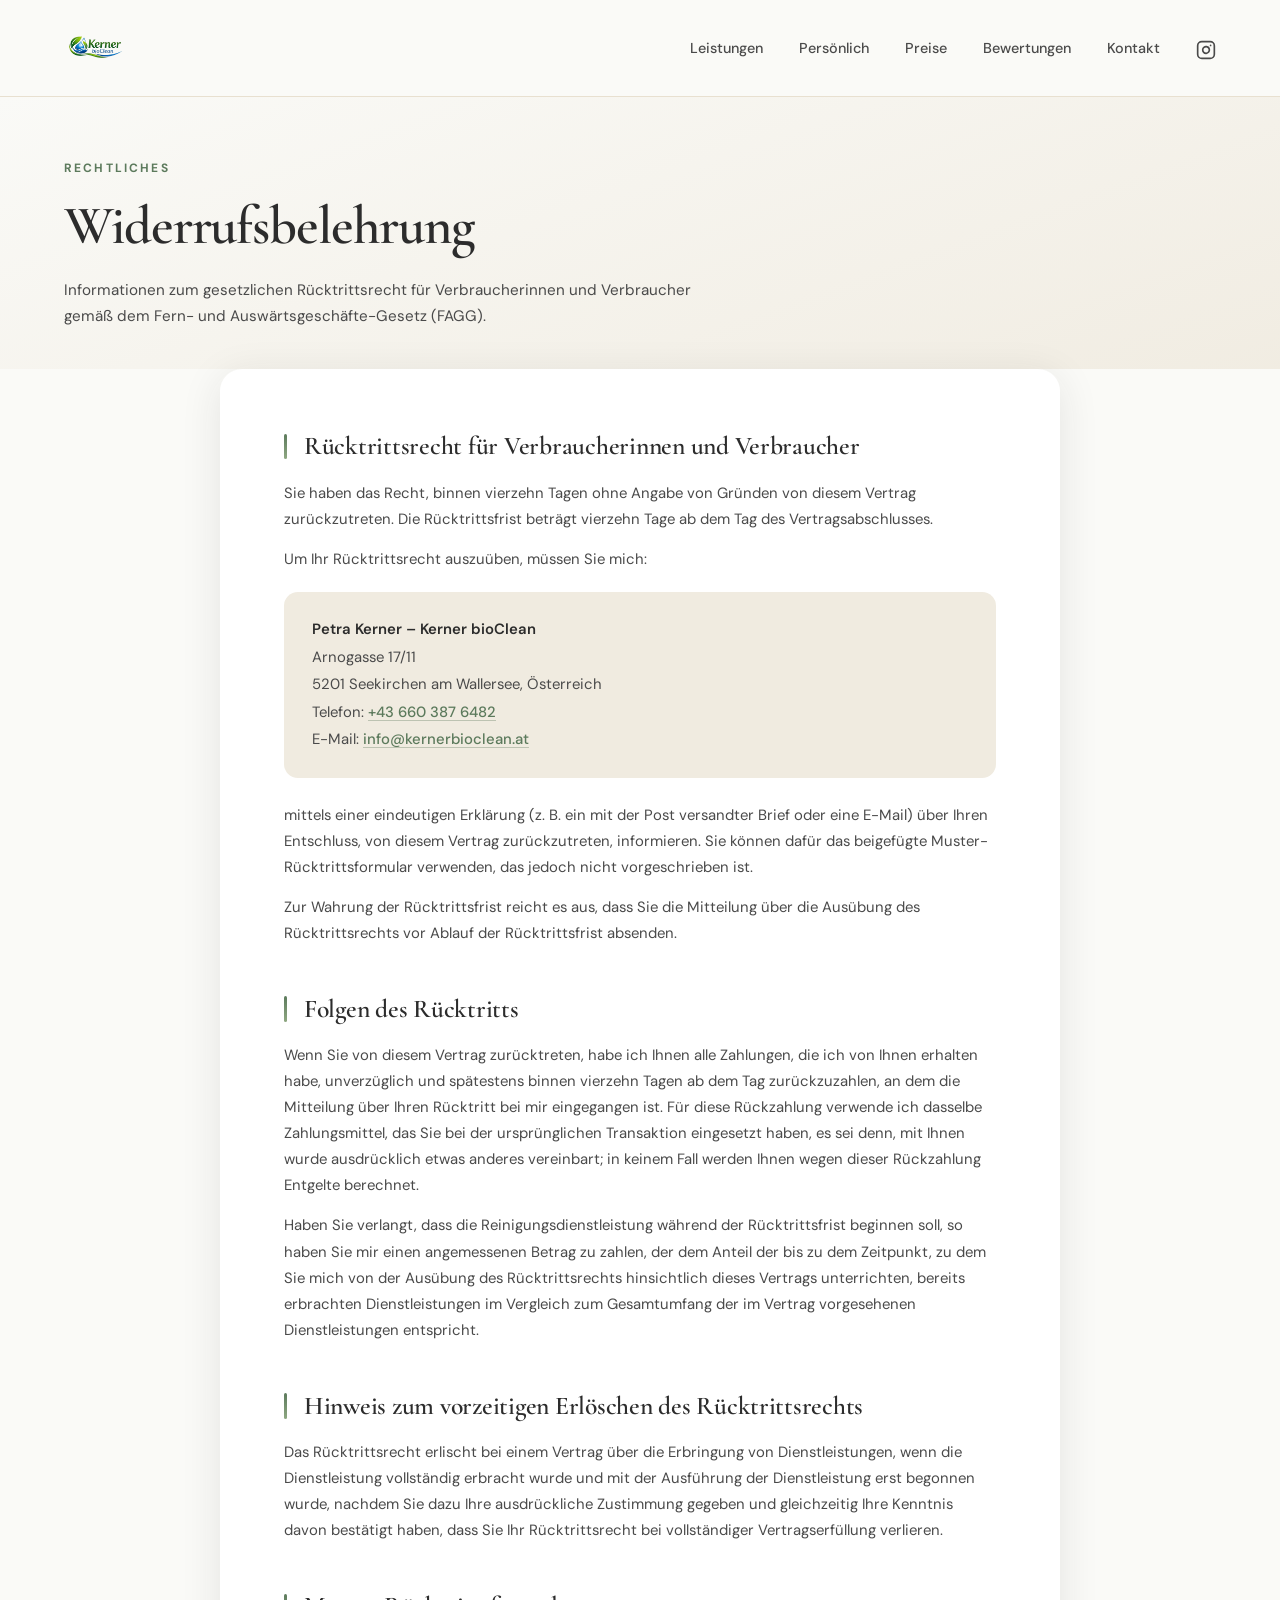
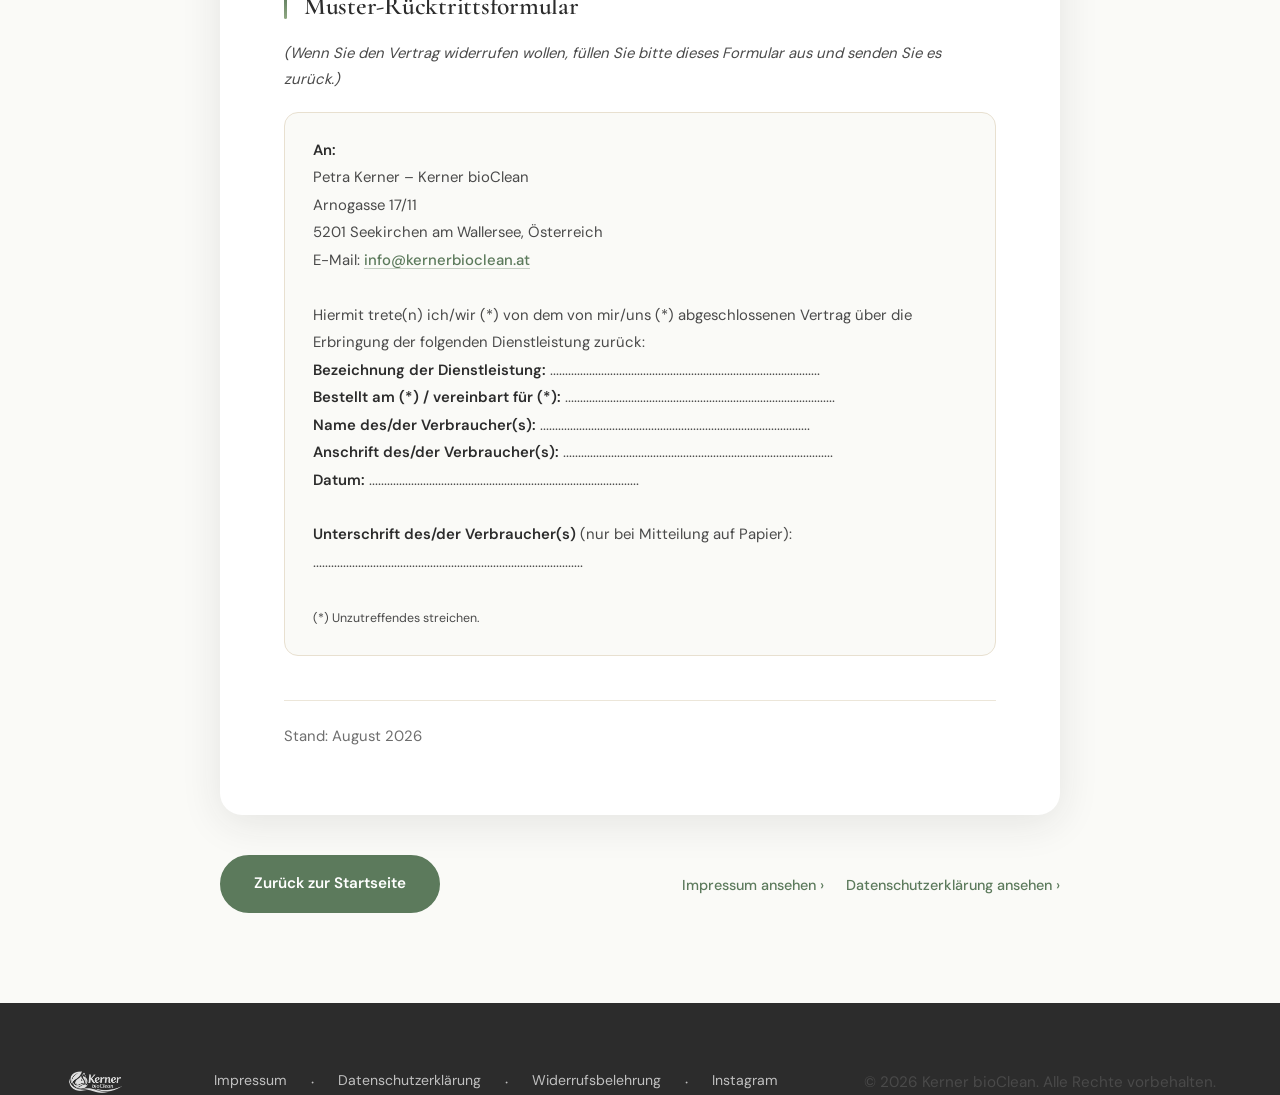
==== commit ec6a502b: "Optimize SEO, loading and contact flow while preserving the existing design" ====
--- a/widerruf/index.html
+++ b/widerruf/index.html
@@ -1,140 +1,2 @@
-<!DOCTYPE html>
-<html lang="de">
-
-<head>
-  <meta charset="UTF-8">
-  <meta name="viewport" content="width=device-width, initial-scale=1.0">
-  <title>Widerrufsbelehrung | Kerner bioClean</title>
-  <link rel="icon" type="image/png" href="../Logo-ohneText.png" sizes="192x192">
-  <link rel="apple-touch-icon" href="../Logo-ohneText.png">
-  <meta name="description"
-    content="Widerrufsbelehrung und Muster-Widerrufsformular nach dem Fern- und Auswärtsgeschäfte-Gesetz (FAGG) – Kerner bioClean, Petra Kerner.">
-  <meta name="robots" content="noindex, follow">
-  <meta name="referrer" content="strict-origin-when-cross-origin">
-  <link rel="stylesheet" href="../style.css">
-</head>
-
-<body class="legal-page">
-  <a href="#hauptinhalt" class="skip-link">Zum Hauptinhalt springen</a>
-
-  <!-- ======================== NAVIGATION ======================== -->
-  <nav class="navbar" id="navbar">
-    <div class="container">
-      <a href="../" class="logo"><img src="../Logo.png" alt="Kerner bioClean" class="logo-img"></a>
-      <ul class="nav-links" id="navLinks">
-        <li><a href="../index.html#leistungen">Leistungen</a></li>
-        <li><a href="../index.html#persoenlich">Persönlich</a></li>
-        <li><a href="../index.html#preise">Preise</a></li>
-        <li><a href="../index.html#bewertungen">Bewertungen</a></li>
-        <li><a href="../index.html#kontakt">Kontakt</a></li>
-        <li><a href="https://www.instagram.com/kernerbiocleanseekirchen/" target="_blank" rel="noopener"
-            aria-label="Instagram">
-            <svg width="20" height="20" viewBox="0 0 24 24" fill="none" stroke="currentColor" stroke-width="2"
-              stroke-linecap="round" stroke-linejoin="round">
-              <rect x="2" y="2" width="20" height="20" rx="5" ry="5" />
-              <path d="M16 11.37A4 4 0 1 1 12.63 8 4 4 0 0 1 16 11.37z" />
-              <line x1="17.5" y1="6.5" x2="17.51" y2="6.5" />
-            </svg>
-          </a></li>
-      </ul>
-      <button class="menu-toggle" id="menuToggle" aria-label="Menü öffnen" aria-expanded="false" aria-controls="navLinks">
-        <span></span><span></span><span></span>
-      </button>
-    </div>
-  </nav>
-
-  <!-- ======================== SEITENKOPF ======================== -->
-  <header class="legal-hero">
-    <div class="container">
-      <span class="section-label">Rechtliches</span>
-      <h1>Widerrufsbelehrung</h1>
-      <p class="legal-intro">Informationen zum gesetzlichen Rücktrittsrecht für Verbraucherinnen und Verbraucher gemäß dem Fern- und Auswärtsgeschäfte-Gesetz (FAGG).</p>
-    </div>
-  </header>
-
-  <!-- ======================== INHALT ======================== -->
-  <main class="legal-wrapper" id="hauptinhalt">
-    <div class="container">
-      <article class="legal-sheet">
-        <h2>Rücktrittsrecht für Verbraucherinnen und Verbraucher</h2>
-        <p>Sie haben das Recht, binnen vierzehn Tagen ohne Angabe von Gründen von diesem Vertrag zurückzutreten. Die Rücktrittsfrist beträgt vierzehn Tage ab dem Tag des Vertragsabschlusses.</p>
-        <p>Um Ihr Rücktrittsrecht auszuüben, müssen Sie mich:</p>
-        
-        <div class="legal-card">
-          <p><strong>Petra Kerner – Kerner bioClean</strong><br>
-            Arnogasse 17/11<br>
-            5201 Seekirchen am Wallersee, Österreich<br>
-            Telefon: <a href="tel:+436603876482">+43 660 387 6482</a><br>
-            E-Mail: <a href="mailto:info@kernerbioclean.at">info@kernerbioclean.at</a></p>
-        </div>
-
-        <p>mittels einer eindeutigen Erklärung (z.&nbsp;B. ein mit der Post versandter Brief oder eine E-Mail) über Ihren Entschluss, von diesem Vertrag zurückzutreten, informieren. Sie können dafür das beigefügte Muster-Rücktrittsformular verwenden, das jedoch nicht vorgeschrieben ist.</p>
-        <p>Zur Wahrung der Rücktrittsfrist reicht es aus, dass Sie die Mitteilung über die Ausübung des Rücktrittsrechts vor Ablauf der Rücktrittsfrist absenden.</p>
-
-        <h2>Folgen des Rücktritts</h2>
-        <p>Wenn Sie von diesem Vertrag zurücktreten, habe ich Ihnen alle Zahlungen, die ich von Ihnen erhalten habe, unverzüglich und spätestens binnen vierzehn Tagen ab dem Tag zurückzuzahlen, an dem die Mitteilung über Ihren Rücktritt bei mir eingegangen ist. Für diese Rückzahlung verwende ich dasselbe Zahlungsmittel, das Sie bei der ursprünglichen Transaktion eingesetzt haben, es sei denn, mit Ihnen wurde ausdrücklich etwas anderes vereinbart; in keinem Fall werden Ihnen wegen dieser Rückzahlung Entgelte berechnet.</p>
-        <p>Haben Sie verlangt, dass die Reinigungsdienstleistung während der Rücktrittsfrist beginnen soll, so haben Sie mir einen angemessenen Betrag zu zahlen, der dem Anteil der bis zu dem Zeitpunkt, zu dem Sie mich von der Ausübung des Rücktrittsrechts hinsichtlich dieses Vertrags unterrichten, bereits erbrachten Dienstleistungen im Vergleich zum Gesamtumfang der im Vertrag vorgesehenen Dienstleistungen entspricht.</p>
-
-        <h2>Hinweis zum vorzeitigen Erlöschen des Rücktrittsrechts</h2>
-        <p>Das Rücktrittsrecht erlischt bei einem Vertrag über die Erbringung von Dienstleistungen, wenn die Dienstleistung vollständig erbracht wurde und mit der Ausführung der Dienstleistung erst begonnen wurde, nachdem Sie dazu Ihre ausdrückliche Zustimmung gegeben und gleichzeitig Ihre Kenntnis davon bestätigt haben, dass Sie Ihr Rücktrittsrecht bei vollständiger Vertragserfüllung verlieren.</p>
-
-        <h2>Muster-Rücktrittsformular</h2>
-        <p><em>(Wenn Sie den Vertrag widerrufen wollen, füllen Sie bitte dieses Formular aus und senden Sie es zurück.)</em></p>
-        
-        <div class="legal-card" style="background: var(--bg); border: 1px solid var(--sand);">
-          <p><strong>An:</strong><br>
-          Petra Kerner – Kerner bioClean<br>
-          Arnogasse 17/11<br>
-          5201 Seekirchen am Wallersee, Österreich<br>
-          E-Mail: <a href="mailto:info@kernerbioclean.at">info@kernerbioclean.at</a></p>
-          <br>
-          <p>Hiermit trete(n) ich/wir (*) von dem von mir/uns (*) abgeschlossenen Vertrag über die Erbringung der folgenden Dienstleistung zurück:</p>
-          <p><strong>Bezeichnung der Dienstleistung:</strong> ..........................................................................................</p>
-          <p><strong>Bestellt am (*) / vereinbart für (*):</strong> ..........................................................................................</p>
-          <p><strong>Name des/der Verbraucher(s):</strong> ..........................................................................................</p>
-          <p><strong>Anschrift des/der Verbraucher(s):</strong> ..........................................................................................</p>
-          <p><strong>Datum:</strong> ..........................................................................................</p>
-          <br>
-          <p><strong>Unterschrift des/der Verbraucher(s)</strong> (nur bei Mitteilung auf Papier): ..........................................................................................</p>
-          <br>
-          <p><small>(*) Unzutreffendes streichen.</small></p>
-        </div>
-
-        <p class="legal-updated">Stand: August 2026</p>
-      </article>
-
-      <div class="legal-footer-nav">
-        <a href="../" class="btn btn-primary">Zurück zur Startseite</a>
-        <div>
-          <a href="../impressum/" class="legal-crosslink" style="margin-right: 18px;">Impressum ansehen &rsaquo;</a>
-          <a href="../datenschutz/" class="legal-crosslink">Datenschutzerklärung ansehen &rsaquo;</a>
-        </div>
-      </div>
-    </div>
-  </main>
-
-  <!-- ======================== FOOTER ======================== -->
-  <footer class="footer">
-    <div class="container">
-      <div class="footer-content">
-        <div class="footer-brand">
-          <a href="../" class="logo"><img src="../Logo.png" alt="Kerner bioClean" class="logo-img footer-logo-img"></a>
-        </div>
-        <div class="footer-links">
-          <a href="../impressum/">Impressum</a>
-          <span class="footer-divider">·</span>
-          <a href="../datenschutz/">Datenschutzerklärung</a>
-          <span class="footer-divider">·</span>
-          <a href="../widerruf/">Widerrufsbelehrung</a>
-          <span class="footer-divider">·</span>
-          <a href="https://www.instagram.com/kernerbiocleanseekirchen/" target="_blank" rel="noopener">Instagram</a>
-        </div>
-        <p class="footer-copy">&copy; 2026 Kerner bioClean. Alle Rechte vorbehalten.</p>
-      </div>
-    </div>
-  </footer>
-
-  <script src="../script.js"></script>
-</body>
-
-</html>
+<!DOCTYPE html>
+<html lang="de"><head><meta charset="UTF-8"><meta name="viewport" content="width=device-width, initial-scale=1.0"><title>Widerrufsbelehrung | Kerner bioClean</title><meta name="robots" content="noindex, follow"><link rel="canonical" href="https://www.kernerbioclean.at/widerruf.html"><meta http-equiv="refresh" content="0; url=../widerruf.html"></head><body><p><a href="../widerruf.html">Weiter zur Seite: Widerrufsbelehrung</a></p></body></html>
